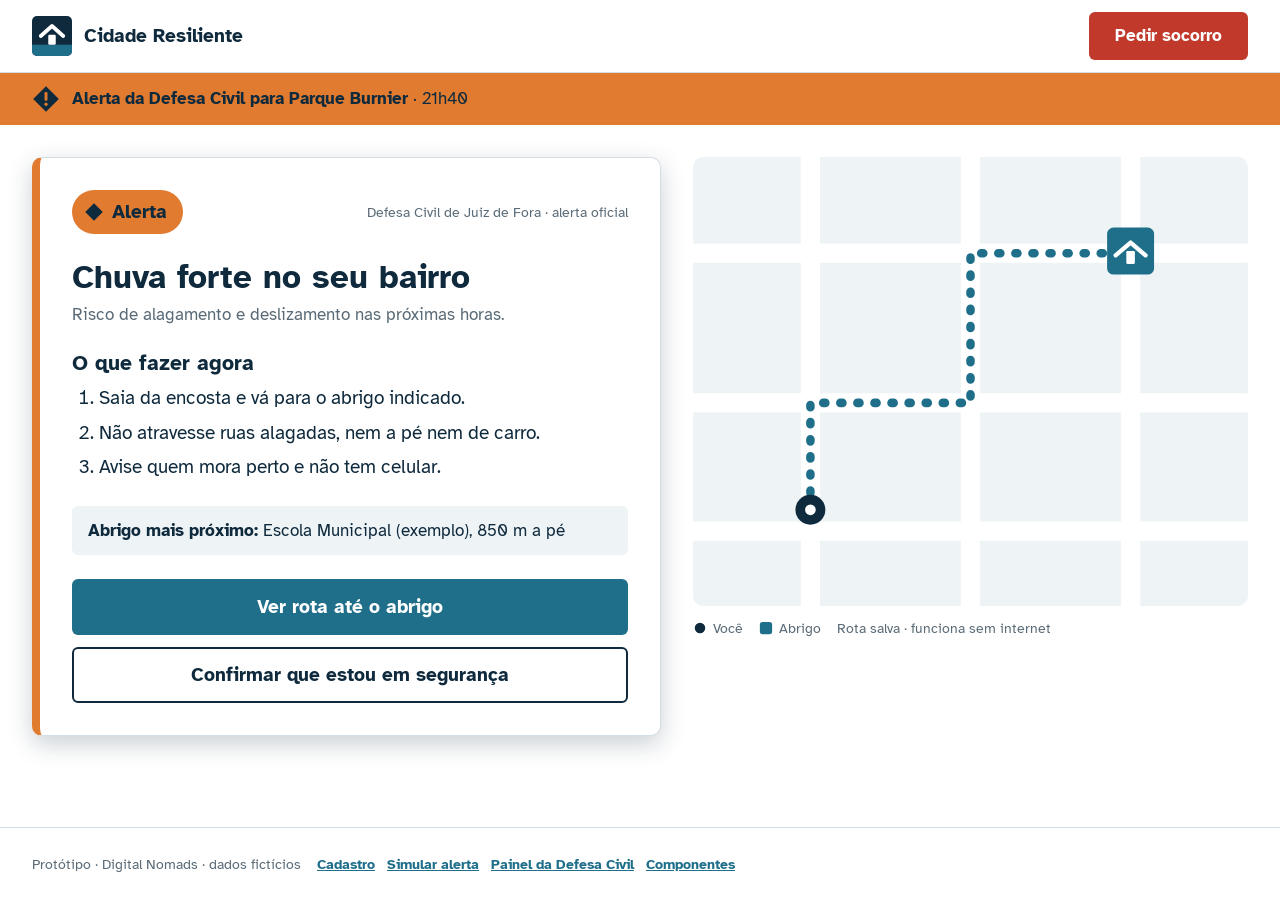
==== alerta.html @ 33b51edb "Protótipo Sprint 2: três fluxos navegáveis e componentes com estados - Fluxo 1 (cadastro), Fluxo 2 (" ====
<!DOCTYPE html>
<html lang="pt-BR">
  <head>
    <meta charset="utf-8">
    <meta name="viewport" content="width=device-width, initial-scale=1">
    <title>Alerta · Cidade Resiliente</title>
    <link rel="preconnect" href="https://fonts.googleapis.com">
    <link rel="preconnect" href="https://fonts.gstatic.com" crossorigin>
    <link rel="stylesheet" href="https://fonts.googleapis.com/css2?family=Atkinson+Hyperlegible:wght@400;700&amp;display=swap">
    <link rel="stylesheet" href="css/style.css">
    <script src="js/app.js" defer></script>
  </head>
  <body>
    <a class="pular" href="#conteudo">Pular para o conteúdo</a>
    <div class="app">
      <header class="cabecalho">
        <div class="container cabecalho__inner">
          <a class="marca" href="index.html">
            <img src="img/logo.svg" alt="" width="40" height="40">
            Cidade Resiliente
          </a>
          <a class="btn btn--socorro" href="tel:199" style="margin-left: auto" aria-label="Pedir socorro: ligar para a Defesa Civil, 199">Pedir socorro</a>
        </div>
      </header>

      <div class="faixa-alerta" data-nivel="alerta">
        <div class="container faixa-alerta__inner">
          <img src="img/icones/faixa-alerta.svg" alt="" width="28" height="28">
          <span><strong>Alerta da Defesa Civil para Parque Burnier</strong> · 21h40</span>
        </div>
      </div>

      <main id="conteudo" class="container conteudo colunas colunas--iguais">
        <section class="coluna alerta" data-nivel="alerta" role="alert" aria-labelledby="titulo-alerta">
          <div class="alerta__topo">
            <span class="nivel nivel--alerta nivel--grande">
              <img src="img/icones/nivel-alerta.svg" alt="" width="20" height="20">
              Alerta
            </span>
            <span class="texto-apoio">Defesa Civil de Juiz de Fora · alerta oficial</span>
          </div>
          <div>
            <h1 id="titulo-alerta">Chuva forte no seu bairro</h1>
            <p class="texto-apoio" style="font-size: var(--texto-corpo); margin-top: var(--espaco-1)">Risco de alagamento e deslizamento nas próximas horas.</p>
          </div>
          <div>
            <h2>O que fazer agora</h2>
            <ol>
              <li>Saia da encosta e vá para o abrigo indicado.</li>
              <li>Não atravesse ruas alagadas, nem a pé nem de carro.</li>
              <li>Avise quem mora perto e não tem celular.</li>
            </ol>
          </div>
          <p class="abrigo"><strong>Abrigo mais próximo:</strong> Escola Municipal (exemplo), 850 m a pé</p>
          <div class="botoes-alerta">
            <a class="btn btn--primario btn--grande btn--bloco" href="#rota">Ver rota até o abrigo</a>
            <a class="btn btn--secundario btn--grande btn--bloco" href="seguranca.html">Confirmar que estou em segurança</a>
          </div>
        </section>

        <figure class="coluna mapa-rota" id="rota">
          <img src="img/mapas/rota-abrigo.svg" alt="Mapa com a rota a pé até o abrigo, 850 metros" width="520" height="420">
          <figcaption class="legenda">
            <span>
              <img src="img/icones/legenda-voce.svg" alt="" width="14" height="14">
              Você
            </span>
            <span>
              <img src="img/icones/legenda-abrigo.svg" alt="" width="14" height="14">
              Abrigo
            </span>
            <span>Rota salva · funciona sem internet</span>
          </figcaption>
        </figure>
      </main>

      <footer class="rodape">
        <div class="container rodape__inner">
          <span>Protótipo · Digital Nomads · dados fictícios</span>
          <nav aria-label="Telas do protótipo">
            <a href="cadastro.html">Cadastro</a>
            <a href="alerta.html">Simular alerta</a>
            <a href="painel.html">Painel da Defesa Civil</a>
            <a href="componentes.html">Componentes</a>
          </nav>
        </div>
      </footer>
    </div>
  </body>
</html>
---- css/style.css ----
/* ==========================================================================
   Cidade Resiliente · Digital Nomads
   CSS único do projeto. Mobile first: o estilo base é o do celular;
   a partir de 900px entram os ajustes de desktop (no fim do arquivo).

   1. Tokens (cores, tipografia, espaço, forma)
   2. Base
   3. Estrutura (cabeçalho, faixa de risco, conteúdo, barra inferior)
   4. Componentes
   5. Páginas
   6. Desktop (min-width: 900px)

   Estados: cada componente interativo tem default, hover, focus, active,
   disabled e erro. As classes .is-hover, .is-focus e .is-active só existem
   para mostrar os estados parados na página componentes.html.
   ========================================================================== */

/* 1. TOKENS ---------------------------------------------------------------- */
:root {
  /* Marca e interface */
  --cor-navy: #0f2a3d;            /* texto principal · 14,80:1 no branco */
  --cor-teal: #1f6f8b;            /* ação primária e progresso · 5,67:1 */
  --cor-conquista: #5b3f8c;       /* só modo bairro: nível, selos, "seu bairro" */
  --cor-conquista-fundo: #ede7f6;
  --cor-superficie: #eef3f6;      /* cartões de apoio */
  --cor-ceu: #dff0f5;             /* fundo do Teto e destaques leves */
  --cor-branco: #ffffff;
  --cor-texto-2: #5a6b77;         /* texto de apoio · 5,52:1 */
  --cor-borda: #d3dde4;           /* contorno decorativo (não usar em controles) */
  --cor-foco: #1f6f8b;

  /* Níveis de risco: só aparecem quando há risco */
  --cor-normal: #3a6341;          /* círculo · texto branco */
  --cor-atencao: #f0b440;         /* triângulo · texto SEMPRE navy */
  --cor-alerta: #e07b30;          /* losango · texto SEMPRE navy */
  --cor-emergencia: #c0392b;      /* octógono · texto branco · e "Pedir socorro" */
  --cor-emergencia-escuro: #9b2d22; /* hover do "Pedir socorro" */

  /* Feedback de formulário (não é cor de risco: sempre vem com ícone e texto) */
  --cor-erro: #b42318;            /* 6,40:1 no branco */
  --cor-erro-fundo: #fef3f2;
  --cor-sucesso-fundo: #e6f2f6;

  /* Tipografia: Atkinson Hyperlegible (baixa visão) */
  --fonte: "Atkinson Hyperlegible", Arial, sans-serif;
  --texto-legenda: 14px;
  --texto-corpo: 17px;
  --texto-subtitulo: 21px;
  --texto-titulo-alerta: 26px;
  --texto-titulo-tela: 33px;

  /* Espaço (escala de 4px) */
  --espaco-1: 4px;
  --espaco-2: 8px;
  --espaco-3: 12px;
  --espaco-4: 16px;
  --espaco-5: 24px;
  --espaco-6: 32px;
  --espaco-7: 48px;
  --alvo-toque: 48px;

  /* Forma */
  --raio-placa: 6px;       /* botões do modo alerta, abrigo, placa */
  --raio-cartao: 10px;
  --raio-amigavel: 24px;   /* cartões do modo bairro */
  --raio-botao: 14px;      /* botões do modo bairro */
  --raio-pilula: 999px;
  --sombra-1: 0 1px 2px rgba(15, 42, 61, .08), 0 1px 3px rgba(15, 42, 61, .06);
  --sombra-2: 0 8px 24px rgba(15, 42, 61, .22);

  --altura-tabbar: 68px;
}

/* 2. BASE ------------------------------------------------------------------ */
*, *::before, *::after { box-sizing: border-box; }

html { -webkit-text-size-adjust: 100%; }

body {
  margin: 0;
  font-family: var(--fonte);
  font-size: var(--texto-corpo);
  line-height: 1.5;
  color: var(--cor-navy);
  background: var(--cor-branco);
}

h1, h2, h3, p, ol, ul, figure { margin: 0; }
h1, h2, h3 { line-height: 1.2; }
img, svg { display: block; max-width: 100%; }
a { color: var(--cor-teal); }
a:hover { color: var(--cor-navy); }
button { font: inherit; }

:focus-visible { outline: 3px solid var(--cor-foco); outline-offset: 2px; }

[hidden] { display: none !important; }

.sr-only {
  position: absolute; width: 1px; height: 1px; padding: 0; margin: -1px;
  overflow: hidden; clip: rect(0 0 0 0); white-space: nowrap; border: 0;
}

.texto-apoio { color: var(--cor-texto-2); font-size: var(--texto-legenda); }
.lista-limpa { list-style: none; padding: 0; }

@media (prefers-reduced-motion: reduce) {
  *, *::before, *::after { animation: none !important; transition: none !important; }
}

/* 3. ESTRUTURA ------------------------------------------------------------- */
.app { min-height: 100vh; display: flex; flex-direction: column; }
.app > main { flex: 1 0 auto; }

/* Link "Pular para o conteúdo": primeiro item da página, aparece ao receber foco */
.pular {
  position: absolute; left: var(--espaco-4); top: -100px; z-index: 30;
  display: inline-flex; align-items: center; min-height: var(--alvo-toque);
  padding: 0 var(--espaco-4); border-radius: var(--raio-placa);
  background: var(--cor-navy); color: var(--cor-branco); font-weight: 700; text-decoration: none;
}
.pular:focus { top: var(--espaco-2); color: var(--cor-branco); }
.app--com-tabbar { padding-bottom: calc(var(--altura-tabbar) + var(--espaco-4)); }

.container {
  width: 100%;
  max-width: 1280px;
  margin: 0 auto;
  padding-inline: var(--espaco-4);
}

/* Cabeçalho */
.cabecalho { border-bottom: 1px solid var(--cor-borda); background: var(--cor-branco); }
.cabecalho__inner {
  display: flex; align-items: center; gap: var(--espaco-3);
  min-height: 64px;
}
.marca {
  display: flex; align-items: center; gap: var(--espaco-3);
  color: var(--cor-navy); text-decoration: none; font-weight: 700; font-size: 18px;
  white-space: nowrap;
}
.marca img { width: 36px; height: 36px; }
.cabecalho .btn { white-space: nowrap; min-height: 44px; padding: 0 var(--espaco-4); font-size: 16px; }
.marca:hover { color: var(--cor-navy); }

.nav-principal { display: none; } /* aparece no desktop */
.nav-principal a {
  display: inline-flex; align-items: center; min-height: var(--alvo-toque);
  padding: 0 var(--espaco-3); color: var(--cor-navy); text-decoration: none;
}
.nav-principal a[aria-current="page"] { font-weight: 700; box-shadow: inset 0 -3px 0 var(--cor-teal); }

.chip-perfil {
  margin-left: auto;
  display: flex; align-items: center; gap: var(--espaco-2);
  padding: var(--espaco-1) var(--espaco-3) var(--espaco-1) var(--espaco-1);
  border-radius: var(--raio-pilula);
  background: var(--cor-conquista-fundo); color: var(--cor-conquista);
  font-weight: 700; font-size: 15px; text-decoration: none;
}
.chip-perfil img { width: 36px; height: 36px; border-radius: 50%; }
.chip-perfil:hover { color: var(--cor-conquista); }

/* Faixa com o nível atual do bairro (aparece em toda tela do modo bairro) */
.faixa-risco { background: var(--cor-superficie); }
.faixa-risco__inner {
  display: flex; flex-wrap: wrap; align-items: center; gap: var(--espaco-2) var(--espaco-3);
  padding-top: var(--espaco-3); padding-bottom: var(--espaco-3);
}

/* Barra de navegação inferior (celular) */
.tabbar {
  position: fixed; left: 0; right: 0; bottom: 0; z-index: 10;
  display: grid; grid-template-columns: repeat(5, minmax(0, 1fr));
  height: var(--altura-tabbar);
  background: var(--cor-branco); border-top: 1px solid var(--cor-borda);
}
.tabbar a {
  display: flex; flex-direction: column; align-items: center; justify-content: center; gap: 2px;
  color: var(--cor-texto-2); text-decoration: none; font-size: 12px;
}
.tabbar img { width: 24px; height: 24px; }
.tabbar a[aria-current="page"] { color: var(--cor-teal); font-weight: 700; }
.tabbar a:hover { color: var(--cor-navy); background: var(--cor-superficie); }
.tabbar a:focus-visible { outline-offset: -3px; }

/* Rodapé com as telas do protótipo */
.rodape { border-top: 1px solid var(--cor-borda); font-size: var(--texto-legenda); color: var(--cor-texto-2); }
.rodape__inner {
  display: flex; flex-wrap: wrap; align-items: center; gap: var(--espaco-1) var(--espaco-4);
  padding-top: var(--espaco-3); padding-bottom: var(--espaco-3);
}
.rodape nav { display: flex; flex-wrap: wrap; gap: 0 var(--espaco-3); }
.rodape a { display: inline-flex; align-items: center; min-height: var(--alvo-toque); font-weight: 700; }

/* Conteúdo em uma coluna no celular; duas no desktop */
.conteudo { padding-top: var(--espaco-5); padding-bottom: var(--espaco-6); }
.conteudo--estreito { max-width: 720px; }
.colunas { display: flex; flex-direction: column; gap: var(--espaco-5); }
.coluna { display: flex; flex-direction: column; gap: var(--espaco-5); min-width: 0; }

/* 4. COMPONENTES ----------------------------------------------------------- */

/* 4.1 Nível de risco: forma + cor + palavra */
.nivel {
  display: inline-flex; align-items: center; gap: var(--espaco-2);
  height: 32px; padding: 0 var(--espaco-3) 0 10px;
  border-radius: var(--raio-pilula); font-weight: 700; font-size: 15px; white-space: nowrap;
}
.nivel img { width: 14px; height: 14px; flex: none; }
.nivel--normal { background: var(--cor-normal); color: var(--cor-branco); }
.nivel--atencao { background: var(--cor-atencao); color: var(--cor-navy); }
.nivel--alerta { background: var(--cor-alerta); color: var(--cor-navy); }
.nivel--emergencia { background: var(--cor-emergencia); color: var(--cor-branco); }
.nivel--grande { height: 44px; font-size: 19px; padding: 0 var(--espaco-4) 0 var(--espaco-3); }
.nivel--grande img { width: 20px; height: 20px; }

/* 4.2 Botões · default, hover, focus, active, disabled, erro */
.btn {
  display: inline-flex; align-items: center; justify-content: center; gap: var(--espaco-2);
  min-height: var(--alvo-toque); padding: 0 var(--espaco-5);
  border: 2px solid transparent; border-radius: var(--raio-placa);
  font-weight: 700; font-size: 17px; text-decoration: none; text-align: center; cursor: pointer;
  transition: background-color .15s, border-color .15s, color .15s, box-shadow .15s, transform .1s;
}
.btn.is-focus { outline: 3px solid var(--cor-foco); outline-offset: 2px; }
.btn:active, .btn.is-active { transform: translateY(2px); }

.btn--primario { background: var(--cor-teal); color: var(--cor-branco); }
.btn--primario:hover, .btn--primario.is-hover { background: var(--cor-navy); color: var(--cor-branco); }
.btn--primario:active, .btn--primario.is-active { background: #0a1d2b; color: var(--cor-branco); }

.btn--secundario { background: var(--cor-branco); border-color: var(--cor-navy); color: var(--cor-navy); }
.btn--secundario:hover, .btn--secundario.is-hover { background: var(--cor-superficie); color: var(--cor-navy); }
.btn--secundario:active, .btn--secundario.is-active { background: var(--cor-borda); color: var(--cor-navy); }

.btn--socorro { background: var(--cor-emergencia); color: var(--cor-branco); }
.btn--socorro:hover, .btn--socorro.is-hover { background: var(--cor-emergencia-escuro); color: var(--cor-branco); }
.btn--socorro:active, .btn--socorro.is-active { background: #7d241b; color: var(--cor-branco); }

.btn--amigavel { border-radius: var(--raio-botao); }
.btn--amigavel.btn--primario { box-shadow: 0 4px 0 var(--cor-navy); }
.btn--amigavel.btn--primario:active, .btn--amigavel.btn--primario.is-active { box-shadow: 0 2px 0 var(--cor-navy); }

/* Desabilitado: aria-disabled mantém o botão no Tab (a pessoa descobre que ele existe) */
.btn:disabled, .btn[aria-disabled="true"],
.btn:disabled:hover, .btn[aria-disabled="true"]:hover {
  background: var(--cor-superficie); border-color: var(--cor-borda); color: var(--cor-texto-2);
  box-shadow: none; transform: none; cursor: not-allowed;
}

/* Erro: a ação falhou e pode ser repetida. Sempre acompanhado de .mensagem-erro */
.btn[data-estado="erro"] { background: var(--cor-erro-fundo); border-color: var(--cor-erro); color: var(--cor-erro); box-shadow: none; }
.btn[data-estado="erro"]:hover { background: var(--cor-branco); color: var(--cor-erro); }
.btn[data-estado="erro"]:focus-visible, .btn[data-estado="erro"].is-focus { outline-color: var(--cor-erro); }

.btn--grande { min-height: 56px; font-size: 19px; }
.btn--bloco { display: flex; width: 100%; }
.grupo-botoes { display: flex; flex-wrap: wrap; gap: var(--espaco-3); }
.grupo-botoes > .btn { flex: 1 1 auto; }

/* 4.3 Pílulas de pontos, nível do jogador e rótulos */
.pilula {
  display: inline-flex; align-items: center; align-self: flex-start;
  height: 28px; padding: 0 var(--espaco-3); border-radius: var(--raio-pilula);
  font-weight: 700; font-size: var(--texto-legenda);
}
.pilula--pontos { background: var(--cor-navy); color: var(--cor-branco); }
.pilula--conquista { background: var(--cor-conquista); color: var(--cor-branco); }
.rotulo-seu {
  display: inline-block; margin-left: var(--espaco-2); padding: 0 var(--espaco-2);
  border-radius: var(--raio-pilula); background: var(--cor-conquista); color: var(--cor-branco);
  font-size: 13px; font-weight: 700; vertical-align: middle;
}
.sobretitulo { font-size: var(--texto-legenda); font-weight: 700; color: var(--cor-conquista); }

/* 4.4 Cartões */
.cartao {
  border: 2px solid var(--cor-borda); border-radius: var(--raio-amigavel);
  padding: var(--espaco-5); display: flex; flex-direction: column; gap: var(--espaco-3);
}
.cartao--superficie { border: 0; background: var(--cor-superficie); }
.cartao--conquista { border: 0; background: var(--cor-conquista-fundo); }
.cartao--ceu { border: 0; background: var(--cor-ceu); }
.cartao h2 { font-size: var(--texto-subtitulo); }
.cartao h3 { font-size: 19px; }

/* Cartão interativo: o link cobre o cartão inteiro */
.cartao--interativo { position: relative; transition: border-color .15s, box-shadow .15s, background-color .15s, transform .1s; }
.cartao__link { color: var(--cor-navy); text-decoration: none; }
.cartao__link::after { content: ""; position: absolute; inset: 0; border-radius: inherit; }
.cartao__link:hover { color: var(--cor-navy); }
.cartao__link:focus-visible { outline: none; } /* o foco aparece no cartão inteiro, logo abaixo */
.cartao--interativo:has(.cartao__link:focus-visible), .cartao--interativo.is-focus { outline: 3px solid var(--cor-foco); outline-offset: 2px; }
.cartao--interativo:hover, .cartao--interativo.is-hover { border-color: var(--cor-teal); box-shadow: var(--sombra-1); }
.cartao--interativo:active, .cartao--interativo.is-active { background: var(--cor-superficie); transform: scale(.99); }
.cartao__acao { font-weight: 700; color: var(--cor-teal); }
.cartao--desabilitado { border-style: dashed; background: var(--cor-superficie); color: var(--cor-texto-2); }
.cartao--desabilitado h3 { color: var(--cor-texto-2); }
.cartao--erro { border-color: var(--cor-erro); background: var(--cor-erro-fundo); }

/* 4.5 Saudação com o Teto */
.saudacao {
  display: flex; align-items: center; gap: var(--espaco-4);
  background: var(--cor-ceu); border-radius: var(--raio-amigavel); padding: var(--espaco-4);
}
.saudacao img { width: 88px; height: 88px; flex: none; }
.saudacao h1 { font-size: 24px; }
.saudacao p { margin-top: var(--espaco-1); }

/* 4.6 Barra de progresso (o texto ao lado é obrigatório) */
.progresso { display: flex; flex-direction: column; gap: 6px; }
.progresso__barra {
  height: 14px; border-radius: var(--raio-pilula); background: var(--cor-borda); overflow: hidden;
}
.progresso__barra > span {
  display: block; height: 100%; border-radius: var(--raio-pilula); background: var(--cor-teal);
}
.progresso--conquista .progresso__barra { background: var(--cor-branco); }
.progresso--conquista .progresso__barra > span { background: var(--cor-conquista); }

/* 4.7 Trilha da semana */
.trilha {
  display: flex; align-items: flex-start; gap: var(--espaco-2);
  background: var(--cor-superficie); border-radius: var(--raio-amigavel);
  padding: var(--espaco-4) var(--espaco-3); overflow-x: auto;
}
.trilha__passo {
  flex: 1 0 64px; display: flex; flex-direction: column; align-items: center; gap: 6px;
  text-align: center; font-size: 13px; position: relative;
}
.trilha__passo + .trilha__passo::before { /* linha que liga os passos */
  content: ""; position: absolute; top: 24px; right: calc(50% + 28px); width: calc(100% - 48px);
  height: 5px; border-radius: var(--raio-pilula); background: var(--cor-borda);
}
.trilha__passo--feito + .trilha__passo::before,
.trilha__passo--feito + .trilha__passo--atual::before { background: var(--cor-teal); }
.trilha__icone {
  width: 52px; height: 52px; border-radius: 50%; flex: none;
  display: flex; align-items: center; justify-content: center;
  font-weight: 700; font-size: 19px;
}
.trilha__passo--feito .trilha__icone { background: var(--cor-teal); color: var(--cor-branco); }
.trilha__passo--atual .trilha__icone { background: var(--cor-conquista); color: var(--cor-branco); box-shadow: 0 0 0 5px var(--cor-conquista-fundo); }
.trilha__passo--atual { font-weight: 700; }
.trilha__passo--bloqueado .trilha__icone { border: 3px dashed var(--cor-texto-2); color: var(--cor-texto-2); background: var(--cor-branco); }
.trilha__passo--bloqueado { color: var(--cor-texto-2); }
.trilha__icone img { width: 26px; height: 26px; }

/* 4.8 Lista de pessoas (rede de vizinhos) */
.pessoas { display: flex; flex-direction: column; gap: var(--espaco-3); }
.pessoa { display: flex; align-items: center; gap: var(--espaco-3); }
.pessoa img { width: 48px; height: 48px; border-radius: 50%; flex: none; }
.pessoa span { line-height: 1.35; }

/* 4.9 Ranking */
.ranking { display: flex; flex-direction: column; gap: var(--espaco-2); }
.ranking li {
  display: flex; align-items: center; gap: var(--espaco-4);
  min-height: 52px; padding: var(--espaco-2) var(--espaco-4);
  border-radius: var(--raio-botao); background: var(--cor-superficie);
  font-variant-numeric: tabular-nums;
}
.ranking__pos { width: 24px; font-weight: 700; font-size: var(--texto-subtitulo); }
.ranking__nome { flex: 1; }
.ranking__pts { font-weight: 700; }
.ranking li.ranking__seu { background: var(--cor-conquista-fundo); outline: 2px solid var(--cor-conquista); outline-offset: -2px; }
.placa { width: 100%; max-width: 400px; height: auto; }

/* 4.10 Cartão de alerta (modo alerta) */
.alerta {
  background: var(--cor-branco); border: 1px solid var(--cor-borda);
  border-left: 8px solid var(--cor-alerta); border-radius: var(--raio-cartao);
  box-shadow: var(--sombra-2); padding: var(--espaco-5);
  display: flex; flex-direction: column; gap: var(--espaco-5);
}
.alerta[data-nivel="atencao"] { border-left-color: var(--cor-atencao); }
.alerta[data-nivel="emergencia"] { border-left-color: var(--cor-emergencia); }
.alerta__topo { display: flex; flex-wrap: wrap; align-items: center; justify-content: space-between; gap: var(--espaco-2); }
.alerta h1 { font-size: var(--texto-titulo-alerta); }
.alerta h2 { font-size: var(--texto-subtitulo); margin-bottom: var(--espaco-2); }
.alerta ol { padding-left: 1.4em; display: flex; flex-direction: column; gap: 6px; font-size: 19px; }
.abrigo { background: var(--cor-superficie); border-radius: var(--raio-placa); padding: var(--espaco-3) var(--espaco-4); }
.botoes-alerta { display: flex; flex-direction: column; gap: var(--espaco-3); }

.faixa-alerta { background: var(--cor-alerta); color: var(--cor-navy); }
.faixa-alerta[data-nivel="emergencia"] { background: var(--cor-emergencia); color: var(--cor-branco); }
.faixa-alerta__inner { display: flex; align-items: center; gap: var(--espaco-3); padding-top: var(--espaco-3); padding-bottom: var(--espaco-3); }
.faixa-alerta img { width: 28px; height: 28px; flex: none; }

.mapa-rota { display: flex; flex-direction: column; gap: var(--espaco-3); }
.mapa-rota > img { width: 100%; height: auto; border-radius: var(--raio-cartao); background: var(--cor-superficie); }
.legenda { display: flex; flex-wrap: wrap; gap: var(--espaco-2) var(--espaco-4); font-size: var(--texto-legenda); color: var(--cor-texto-2); }
.legenda span { display: inline-flex; align-items: center; gap: 6px; }
.legenda img { width: 14px; height: 14px; }

/* 4.11 Perfil */
.perfil-topo { display: flex; align-items: center; gap: var(--espaco-4); }
.perfil-topo img { width: 104px; height: 104px; flex: none; }
.perfil-topo h1 { font-size: 30px; }
.perfil-topo__info { display: flex; flex-direction: column; gap: var(--espaco-1); }
.numeros { display: grid; grid-template-columns: repeat(3, minmax(0, 1fr)); gap: var(--espaco-2); }
.numero { background: var(--cor-superficie); border-radius: 16px; padding: var(--espaco-3); }
.numero strong { display: block; font-size: 26px; line-height: 1.2; font-variant-numeric: tabular-nums; }
.numero span { font-size: 13px; color: var(--cor-texto-2); line-height: 1.3; display: block; }
.conquistas { display: grid; grid-template-columns: repeat(2, minmax(0, 1fr)); gap: var(--espaco-4); }
.conquista { display: flex; flex-direction: column; align-items: center; gap: var(--espaco-2); text-align: center; font-size: var(--texto-legenda); font-weight: 700; }
.conquista__medalha {
  width: 76px; height: 76px; border-radius: 50%;
  display: flex; align-items: center; justify-content: center;
  background: var(--cor-conquista-fundo); border: 4px solid var(--cor-conquista); color: var(--cor-conquista);
}
.conquista__medalha img { width: 34px; height: 34px; }
.conquista--bloqueada { color: var(--cor-texto-2); font-weight: 400; }
.conquista--bloqueada .conquista__medalha { background: var(--cor-branco); border: 3px dashed var(--cor-texto-2); color: var(--cor-texto-2); }
.dica-teto { display: flex; align-items: center; gap: var(--espaco-3); background: var(--cor-ceu); border-radius: 20px; padding: var(--espaco-4); }
.dica-teto img { width: 64px; height: 64px; flex: none; }

/* 4.12 Escolha de avatar (funciona só com CSS, via :has) */
.passos-cadastro { display: flex; align-items: center; gap: var(--espaco-3); }
.passos-cadastro .progresso { flex: 1; }
.avatares { border: 0; padding: 0; margin: 0; min-width: 0; }
.avatares legend { margin-bottom: var(--espaco-4); padding: 0; }
.avatares legend h1 { font-size: 24px; }
.avatares__grade { display: grid; grid-template-columns: repeat(2, minmax(0, 1fr)); gap: var(--espaco-3); }
.avatar-opcao {
  position: relative; display: flex; flex-direction: column; align-items: center; gap: var(--espaco-1);
  padding: var(--espaco-4) var(--espaco-2); border: 2px solid var(--cor-borda); border-radius: var(--raio-amigavel);
  text-align: center; cursor: pointer;
}
.avatar-opcao input { position: absolute; inset: 0; opacity: 0; cursor: pointer; margin: 0; }
.avatar-opcao img { width: 104px; height: 104px; }
.avatar-opcao strong { font-size: 19px; }
.avatar-opcao span { font-size: var(--texto-legenda); color: var(--cor-texto-2); }
.avatar-opcao:has(input:checked) {
  border: 4px solid var(--cor-conquista); background: var(--cor-conquista-fundo);
  padding: calc(var(--espaco-4) - 2px) calc(var(--espaco-2) - 2px);
}
.avatar-opcao:has(input:checked) span { color: var(--cor-conquista); font-weight: 700; }
.avatar-opcao:has(input:focus-visible), .avatar-opcao.is-focus { outline: 3px solid var(--cor-foco); outline-offset: 2px; }
.avatar-opcao { transition: border-color .15s, background-color .15s, transform .1s; }
.avatar-opcao:hover, .avatar-opcao.is-hover { border-color: var(--cor-conquista); }
.avatar-opcao:active, .avatar-opcao.is-active { transform: scale(.97); background: var(--cor-conquista-fundo); }
.avatar-opcao:has(input:disabled) { border-style: dashed; border-color: var(--cor-borda); background: var(--cor-superficie); cursor: not-allowed; transform: none; }
.avatar-opcao:has(input:disabled) img { filter: grayscale(1); opacity: .55; }
.avatar-opcao:has(input:disabled) input { cursor: not-allowed; }
.grupo--erro .avatar-opcao, .avatar-opcao.is-erro { border-color: var(--cor-erro); }
.avatares .mensagem-erro { margin-bottom: var(--espaco-3); }

/* 4.13 Campo de texto e seleção · default, hover, focus, active, disabled, erro */
.formulario { display: flex; flex-direction: column; gap: var(--espaco-5); }
.campo { display: flex; flex-direction: column; gap: 6px; }
.campo__rotulo { font-weight: 700; }
.campo__opcional { font-weight: 400; color: var(--cor-texto-2); }
.campo__dica { font-size: var(--texto-legenda); color: var(--cor-texto-2); }
.campo__entrada {
  width: 100%; min-height: var(--alvo-toque); padding: 0 var(--espaco-3);
  border: 2px solid var(--cor-texto-2); border-radius: var(--raio-placa); /* 5,52:1: contorno de controle visível */
  background-color: var(--cor-branco); color: var(--cor-navy); font: inherit;
  transition: border-color .15s, background-color .15s;
}
.campo__entrada::placeholder { color: var(--cor-texto-2); }
.campo__entrada:hover, .campo__entrada.is-hover { border-color: var(--cor-navy); }
.campo__entrada:focus-visible, .campo__entrada.is-focus { border-color: var(--cor-foco); outline: 3px solid var(--cor-foco); outline-offset: 2px; }
.campo__entrada:active, .campo__entrada.is-active { background-color: var(--cor-ceu); }
.campo__entrada:disabled {
  border-color: var(--cor-borda); border-style: dashed; background-color: var(--cor-superficie);
  color: var(--cor-texto-2); cursor: not-allowed;
}
.campo__entrada[aria-invalid="true"] { border-color: var(--cor-erro); background-color: var(--cor-erro-fundo); }
.campo__entrada[aria-invalid="true"]:focus-visible { outline-color: var(--cor-erro); }
textarea.campo__entrada { min-height: 112px; padding: var(--espaco-3); resize: vertical; }
select.campo__entrada {
  appearance: none; padding-right: 44px; cursor: pointer;
  background-image: url("../img/icones/seta-baixo.svg");
  background-repeat: no-repeat; background-position: right 12px center; background-size: 20px 20px;
}
select.campo__entrada:disabled { cursor: not-allowed; }

/* Mensagem de erro: ícone + texto, nunca só a cor */
.mensagem-erro { display: flex; align-items: flex-start; gap: 6px; color: var(--cor-erro); font-weight: 700; font-size: var(--texto-legenda); }
.mensagem-erro img { width: 18px; height: 18px; flex: none; margin-top: 1px; }

/* Aviso com resultado de uma ação (região role="status") */
.aviso:empty { display: none; }
.aviso {
  display: flex; align-items: center; gap: var(--espaco-3);
  padding: var(--espaco-3) var(--espaco-4); border-radius: var(--raio-botao);
  background: var(--cor-sucesso-fundo); border-left: 6px solid var(--cor-teal); font-weight: 700;
}
.aviso[data-tipo="erro"] { background: var(--cor-erro-fundo); border-left-color: var(--cor-erro); color: var(--cor-erro); }

/* 4.14 Grupo de opções e cartão de opção (checkbox ou rádio em forma de cartão) */
.grupo { border: 0; padding: 0; margin: 0; min-width: 0; display: flex; flex-direction: column; gap: var(--espaco-2); }
.grupo legend { padding: 0; margin-bottom: var(--espaco-1); font-weight: 700; }
.cartao-opcao {
  position: relative; display: flex; align-items: center; gap: var(--espaco-3);
  min-height: 64px; padding: var(--espaco-3) var(--espaco-4);
  border: 2px solid var(--cor-texto-2); border-radius: var(--raio-botao);
  background: var(--cor-branco); cursor: pointer;
  transition: border-color .15s, background-color .15s, transform .1s;
}
.cartao-opcao input { position: absolute; inset: 0; width: 100%; height: 100%; margin: 0; opacity: 0; cursor: pointer; }
.cartao-opcao__marca {
  width: 26px; height: 26px; flex: none; border: 2px solid var(--cor-texto-2); border-radius: 6px;
  background: var(--cor-branco) center / 18px no-repeat;
}
.cartao-opcao input[type="radio"] ~ .cartao-opcao__marca { border-radius: 50%; }
.cartao-opcao__texto { display: flex; flex-direction: column; line-height: 1.3; }
.cartao-opcao__texto span { font-size: var(--texto-legenda); color: var(--cor-texto-2); }
.cartao-opcao:hover, .cartao-opcao.is-hover { border-color: var(--cor-navy); background: var(--cor-superficie); }
.cartao-opcao:has(input:focus-visible), .cartao-opcao.is-focus { outline: 3px solid var(--cor-foco); outline-offset: 2px; }
.cartao-opcao:active, .cartao-opcao.is-active { transform: scale(.99); background: var(--cor-borda); }
.cartao-opcao:has(input:checked) { border-color: var(--cor-teal); background: var(--cor-sucesso-fundo); }
.cartao-opcao:has(input:checked) .cartao-opcao__marca { border-color: var(--cor-teal); background-color: var(--cor-teal); background-image: url("../img/icones/check.svg"); }
.cartao-opcao:has(input:disabled) {
  border-style: dashed; border-color: var(--cor-borda); background: var(--cor-superficie);
  color: var(--cor-texto-2); cursor: not-allowed; transform: none;
}
.cartao-opcao:has(input:disabled) input { cursor: not-allowed; }
.cartao-opcao:has(input:disabled) .cartao-opcao__marca { border-color: var(--cor-borda); }
.grupo--erro .cartao-opcao:not(:has(input:disabled)), .cartao-opcao.is-erro { border-color: var(--cor-erro); }

/* 5. PÁGINAS --------------------------------------------------------------- */

/* 5.1 Modo letra grande (Seu Joaquim) */
.pagina-letra-grande { font-size: 22px; }
.pagina-letra-grande .container { max-width: 960px; }
.pagina-letra-grande .cabecalho { border-bottom: 2px solid var(--cor-navy); }
.pagina-letra-grande .marca { font-size: 18px; }
.pagina-letra-grande .marca img { width: 48px; height: 48px; }
.lg-saudacao { display: flex; align-items: center; gap: var(--espaco-4); }
.lg-saudacao img { width: 88px; height: 88px; flex: none; }
.lg-saudacao h1 { font-size: 34px; }
.lg-status {
  display: flex; align-items: center; gap: var(--espaco-4);
  border: 3px solid var(--cor-normal); border-radius: 16px; padding: var(--espaco-5);
}
.lg-status[data-nivel="alerta"] { border-color: var(--cor-alerta); }
.lg-status[data-nivel="emergencia"] { border-color: var(--cor-emergencia); }
.lg-status img { width: 72px; height: 72px; flex: none; }
.lg-status strong { display: block; font-size: 34px; line-height: 1.15; }
.lg-botoes { display: grid; gap: var(--espaco-4); }
.lg-botoes .btn { min-height: 88px; font-size: 26px; border-radius: 16px; gap: var(--espaco-3); }
.lg-botoes img { width: 36px; height: 36px; }
.lg-abrigo { background: var(--cor-superficie); border-radius: 16px; padding: var(--espaco-5); }
.lg-abrigo h2 { font-size: 28px; margin-bottom: var(--espaco-2); }
.pagina-letra-grande .btn--socorro { min-height: 72px; font-size: 26px; border-radius: 16px; }

/* 5.2 Painel da Defesa Civil (Renata) */
.pagina-painel { background: var(--cor-superficie); font-size: 15px; }
.painel-cabecalho { background: var(--cor-navy); color: var(--cor-branco); }
.painel-cabecalho .cabecalho__inner { flex-wrap: wrap; padding-top: var(--espaco-2); padding-bottom: var(--espaco-2); }
.painel-cabecalho .marca { color: var(--cor-branco); font-size: 16px; }
.painel-cabecalho .marca:hover { color: var(--cor-branco); }
.etiqueta-ficticio { font-size: 12px; border: 1px solid var(--cor-superficie); border-radius: var(--raio-pilula); padding: 2px var(--espaco-2); }
.painel-cabecalho .btn { min-height: 44px; padding: 0 var(--espaco-4); background: var(--cor-branco); color: var(--cor-navy); margin-left: auto; }
.painel-cabecalho .btn:hover { background: var(--cor-superficie); color: var(--cor-navy); }
.painel-cabecalho :focus-visible { outline-color: var(--cor-branco); }
.painel-plantao { width: 100%; font-size: 13px; color: var(--cor-superficie); }

.filtros { display: flex; gap: var(--espaco-2); overflow-x: auto; padding-bottom: var(--espaco-1); }
.filtro {
  flex: none; min-height: 40px; padding: 0 var(--espaco-4); border-radius: var(--raio-pilula);
  border: 2px solid var(--cor-navy); background: var(--cor-branco); color: var(--cor-navy); cursor: pointer;
}
.filtro:hover { background: var(--cor-superficie); }
.filtro:active { background: var(--cor-borda); }
.filtro[aria-pressed="true"] { background: var(--cor-navy); color: var(--cor-branco); font-weight: 700; }

.indicadores { display: grid; grid-template-columns: repeat(2, minmax(0, 1fr)); gap: var(--espaco-3); }
.indicador { background: var(--cor-branco); border-radius: var(--raio-cartao); padding: var(--espaco-3) var(--espaco-4); box-shadow: var(--sombra-1); }
.indicador span { font-size: 13px; color: var(--cor-texto-2); line-height: 1.3; display: block; }
.indicador strong { display: block; font-size: 26px; line-height: 1.2; font-variant-numeric: tabular-nums; }
.indicador--critico { border: 2px solid var(--cor-emergencia); box-shadow: none; }
.indicador--critico strong { color: var(--cor-emergencia); }

.bloco { background: var(--cor-branco); border-radius: var(--raio-cartao); padding: var(--espaco-4); box-shadow: var(--sombra-1); display: flex; flex-direction: column; gap: var(--espaco-3); }
.bloco h2 { font-size: 19px; }
.bloco__cabeca { display: flex; flex-wrap: wrap; align-items: baseline; gap: var(--espaco-1) var(--espaco-4); }

.mapa { position: relative; }
.mapa__img { width: 100%; height: auto; border-radius: var(--raio-placa); background: #f6f9fb; }
.mapa__rotulos { display: none; position: absolute; inset: 0; width: 100%; height: 100%; } /* no celular os nomes ficam na lista "Onde agir primeiro" */

.lista-acoes { display: flex; flex-direction: column; gap: var(--espaco-2); }
.lista-acoes li {
  display: flex; flex-wrap: wrap; align-items: center; gap: var(--espaco-2) var(--espaco-3);
  padding: 10px var(--espaco-3); border-radius: var(--raio-placa); background: var(--cor-superficie);
}
.lista-acoes li > span { flex: 1 1 160px; line-height: 1.35; }
.lista-acoes small { font-size: 13px; color: var(--cor-texto-2); }
.lista-acoes .btn, .relato .btn { min-height: 40px; padding: 0 14px; font-size: 15px; }

.ocupacao { display: flex; flex-direction: column; gap: var(--espaco-1); }
.ocupacao__linha { display: flex; justify-content: space-between; font-size: var(--texto-legenda); }
.ocupacao .progresso__barra { height: 10px; }
.ocupacao .progresso__barra > span { background: var(--cor-navy); }

.relato { display: flex; flex-wrap: wrap; align-items: center; gap: var(--espaco-2) var(--espaco-3); padding: 10px 0; border-bottom: 1px solid var(--cor-borda); }
.relato:last-child { border-bottom: 0; }
.relato > span { flex: 1 1 100%; line-height: 1.35; }
.relato small { font-size: 13px; color: var(--cor-texto-2); }

.canais { display: grid; gap: var(--espaco-4); }

/* 5.3 Missão (registrar bueiros) */
.lista-registros { display: flex; flex-direction: column; gap: var(--espaco-3); }
.lista-registros .cartao { padding: var(--espaco-4); gap: var(--espaco-2); border-radius: var(--raio-botao); }
.lista-registros .btn { align-self: flex-start; min-height: 44px; }

/* 5.4 Confirmação de segurança */
.confirmacao { align-items: flex-start; background: var(--cor-sucesso-fundo); border: 0; }
.confirmacao img { width: 72px; height: 72px; }

/* 5.5 Página de componentes (documentação dos estados) */
.secao-componente { display: flex; flex-direction: column; gap: var(--espaco-4); padding-bottom: var(--espaco-6); border-bottom: 1px solid var(--cor-borda); }
.secao-componente h2 { font-size: var(--texto-titulo-alerta); }
.secao-componente h3 { font-size: var(--texto-subtitulo); }
.demo { display: grid; grid-template-columns: repeat(auto-fill, minmax(200px, 1fr)); gap: var(--espaco-5) var(--espaco-4); align-items: start; }
.demo--largo { grid-template-columns: repeat(auto-fill, minmax(260px, 1fr)); }
.demo__item { display: flex; flex-direction: column; align-items: flex-start; gap: var(--espaco-2); min-width: 0; }
.demo__item > .cartao, .demo__item > .cartao-opcao, .demo__item > .campo { width: 100%; }
.demo__estado {
  font-size: 12px; font-weight: 700; letter-spacing: .06em; text-transform: uppercase; color: var(--cor-texto-2);
}
.demo .avatar-opcao { width: 100%; }

/* 6. DESKTOP --------------------------------------------------------------- */
@media (min-width: 900px) {
  .container { padding-inline: var(--espaco-6); }
  .app--com-tabbar { padding-bottom: 0; }
  .tabbar { display: none; }
  .nav-principal { display: flex; gap: var(--espaco-1); margin-left: auto; }
  .chip-perfil { margin-left: 0; }
  .cabecalho__inner { min-height: 72px; gap: var(--espaco-5); }
  .marca { font-size: 19px; }
  .marca img { width: 40px; height: 40px; }

  .conteudo { padding-top: var(--espaco-6); padding-bottom: var(--espaco-7); }
  .colunas { flex-direction: row; align-items: flex-start; gap: var(--espaco-6); }
  .coluna--principal { flex: 1.6 1 0; }
  .coluna--lateral { flex: 1 1 0; }
  .colunas--iguais .coluna { flex: 1 1 0; }

  .saudacao { padding: var(--espaco-5) var(--espaco-6); gap: var(--espaco-5); }
  .saudacao img { width: 120px; height: 120px; }
  .saudacao h1 { font-size: 34px; }
  .saudacao p { font-size: 19px; }
  .trilha { padding: var(--espaco-5); }
  .trilha__passo { font-size: var(--texto-legenda); }
  .trilha__icone { width: 64px; height: 64px; font-size: 21px; }
  .trilha__passo + .trilha__passo::before { top: 30px; right: calc(50% + 36px); width: calc(100% - 64px); }
  .cartao { padding: var(--espaco-5) var(--espaco-6); }

  .perfil-topo img { width: 160px; height: 160px; }
  .perfil-topo h1 { font-size: 36px; }
  .conquistas { grid-template-columns: repeat(4, minmax(0, 1fr)); }

  .avatares__grade { grid-template-columns: repeat(3, minmax(0, 1fr)); gap: var(--espaco-5); }
  .avatar-opcao img { width: 140px; height: 140px; }
  .avatares legend h1 { font-size: var(--texto-titulo-tela); }

  .alerta { padding: var(--espaco-6); }
  .alerta h1 { font-size: var(--texto-titulo-tela); }

  .pagina-letra-grande { font-size: 24px; }
  .pagina-letra-grande .marca { font-size: 22px; }
  .lg-saudacao h1 { font-size: 44px; }
  .lg-saudacao img { width: 120px; height: 120px; }
  .lg-status strong { font-size: 44px; }
  .lg-status img { width: 96px; height: 96px; }
  .lg-botoes { grid-template-columns: 1fr 1fr; }

  .painel-plantao { width: auto; margin-left: auto; }
  .painel-cabecalho .btn { margin-left: 0; }
  .indicadores { grid-template-columns: repeat(5, minmax(0, 1fr)); }
  .mapa__rotulos { display: block; }
  .canais { grid-template-columns: repeat(4, minmax(0, 1fr)); }
  .colunas--painel .coluna--principal { flex: 1.8 1 0; }
  .relato > span { flex: 1 1 160px; }
  .cabecalho .btn { min-height: var(--alvo-toque); padding: 0 var(--espaco-5); font-size: 17px; }
}
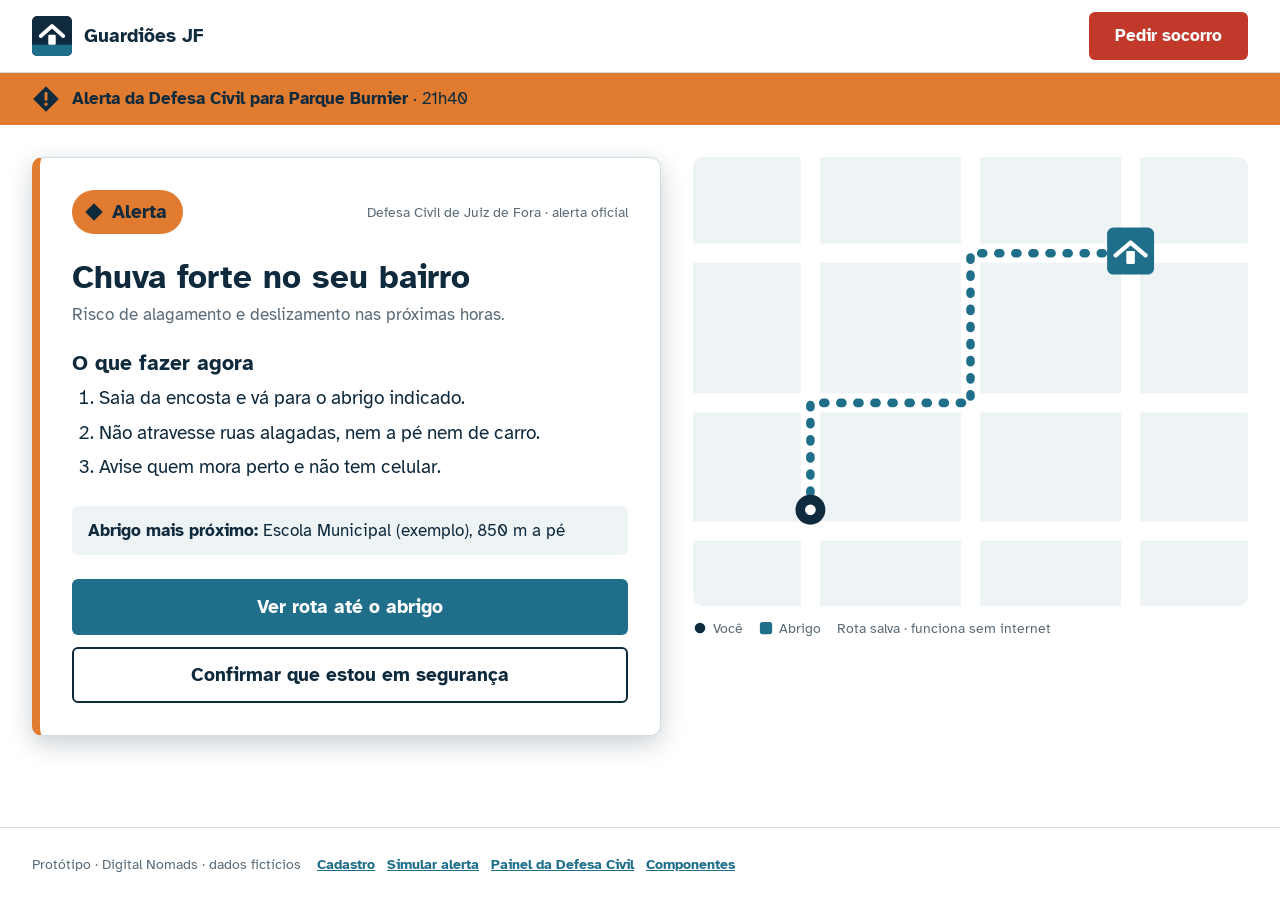
==== commit eea53abb: "Projeto com o nome atualizado" ====
--- a/alerta.html
+++ b/alerta.html
@@ -3,7 +3,7 @@
   <head>
     <meta charset="utf-8">
     <meta name="viewport" content="width=device-width, initial-scale=1">
-    <title>Alerta · Cidade Resiliente</title>
+    <title>Alerta · Guardiões JF</title>
     <link rel="preconnect" href="https://fonts.googleapis.com">
     <link rel="preconnect" href="https://fonts.gstatic.com" crossorigin>
     <link rel="stylesheet" href="https://fonts.googleapis.com/css2?family=Atkinson+Hyperlegible:wght@400;700&amp;display=swap">
@@ -17,7 +17,7 @@
         <div class="container cabecalho__inner">
           <a class="marca" href="index.html">
             <img src="img/logo.svg" alt="" width="40" height="40">
-            Cidade Resiliente
+            Guardiões JF
           </a>
           <a class="btn btn--socorro" href="tel:199" style="margin-left: auto" aria-label="Pedir socorro: ligar para a Defesa Civil, 199">Pedir socorro</a>
         </div>
--- a/css/style.css
+++ b/css/style.css
@@ -1,5 +1,5 @@
 /* ==========================================================================
-   Cidade Resiliente · Digital Nomads
+   Guardiões JF · Digital Nomads
    CSS único do projeto. Mobile first: o estilo base é o do celular;
    a partir de 900px entram os ajustes de desktop (no fim do arquivo).
 
